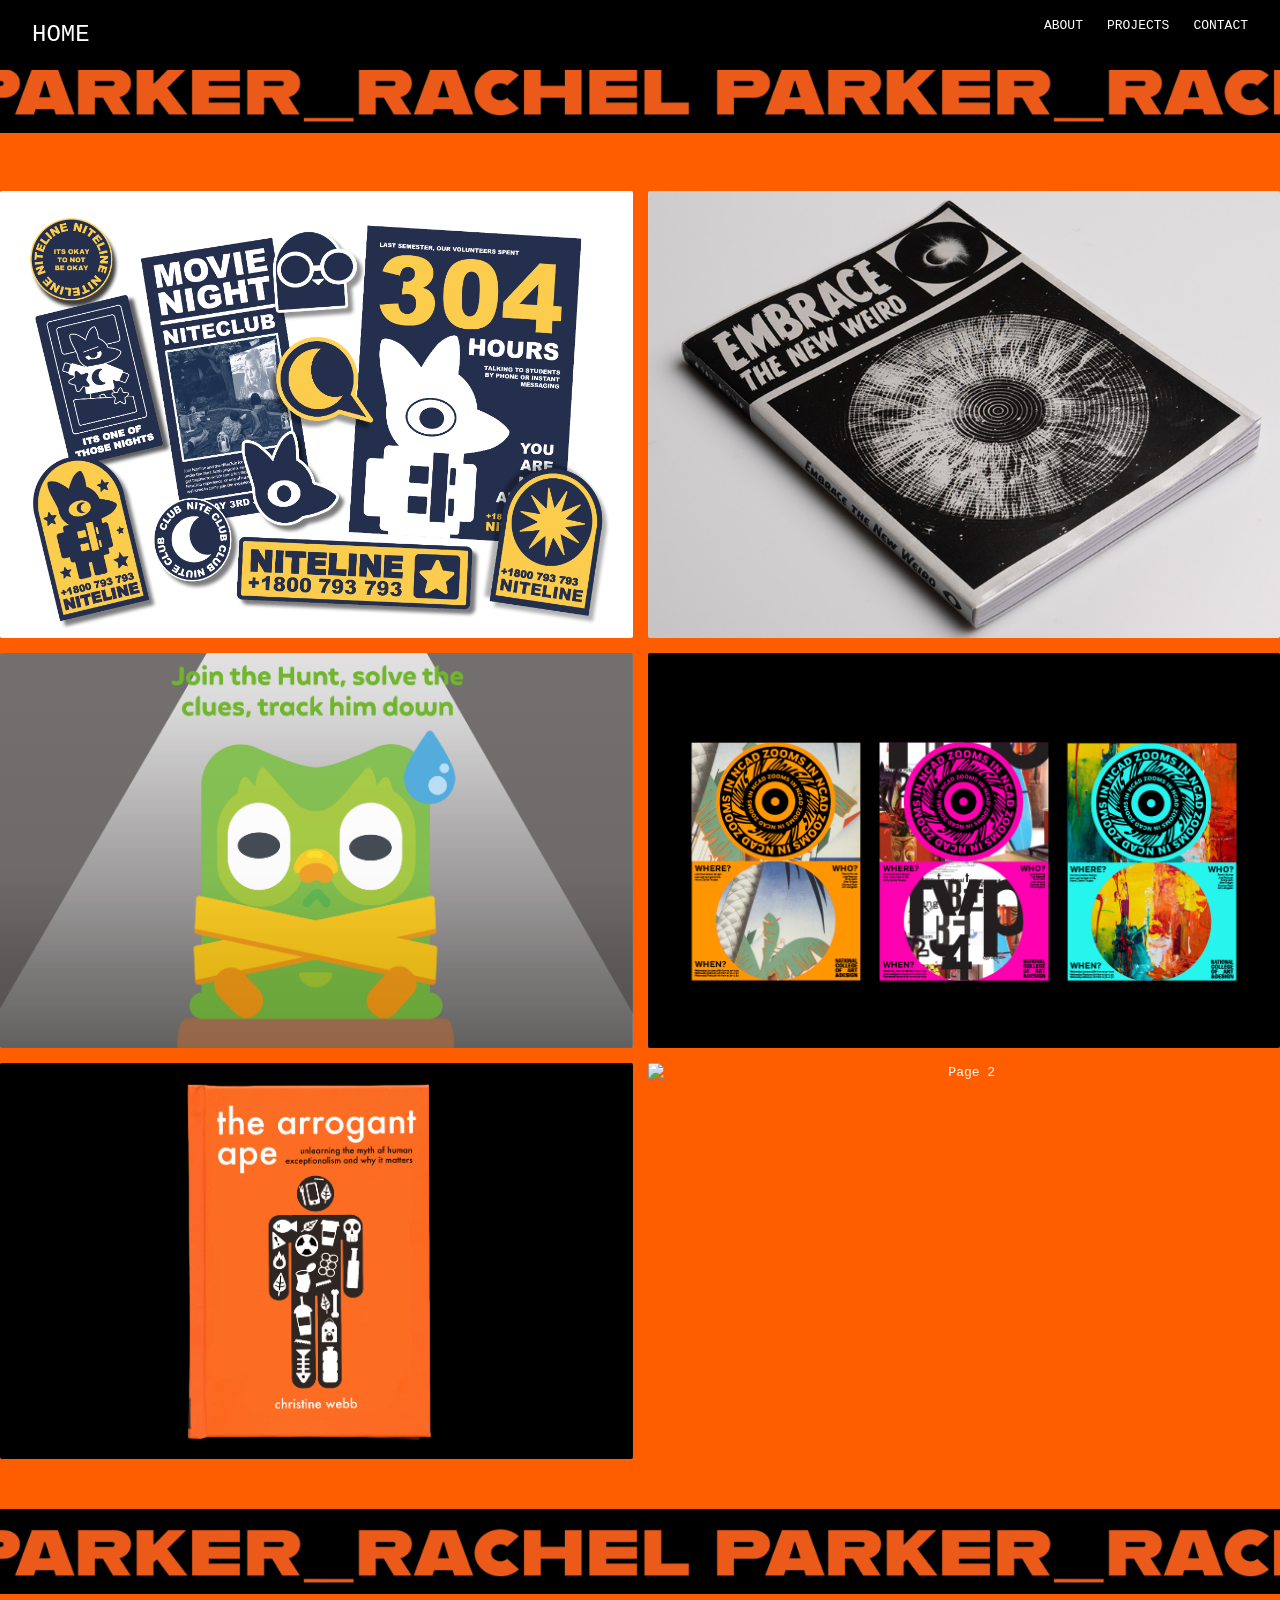
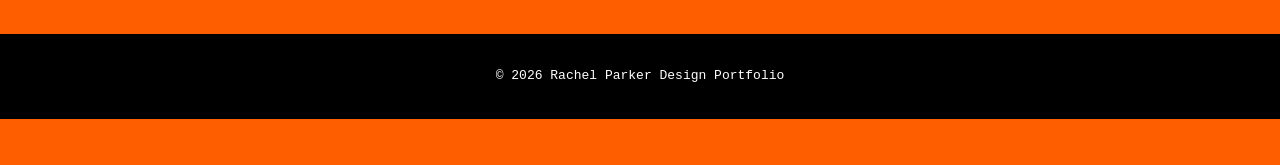
==== index.html @ 7591adec "Rename homepage.html to index.html" ====
<!DOCTYPE html>
<html lang="en">
<head>
  <meta charset="UTF-8" />
  <meta name="viewport" content="width=device-width, initial-scale=1.0"/>
  <title>My Portfolio</title>
  <link rel="stylesheet" href="style.css" />
</head>
<body>
  <header>
    <div class="container">
      <div class="logo">
      <a href="homepage.html">HOME</a>
      </div>
      <nav>
        <ul>
          <li><a href="about.html">ABOUT</a></li>
          <li><a href="projects.html">PROJECTS</a></li>
          <li><a href="contact.html">CONTACT</a></li>
        </ul>
      </nav>
    </div>
  </header>
  <section id="hero">
    <!-- <div class="banner">
      <img src="Comp 1_4.gif" class="banner" alt="banner name">
    </div> -->
    <img src="Comp 1_4.gif" class="banner" alt="banner name">


    <div class="gallery">
      
      <a href="niteline project.html">
        <img src="rachel p portfolio2 web version for site niteline.png" alt="Page 3">
      </a>

      <a href="eflux.html">
        <img src="eflux.png" alt="Page 4">
      </a>

      <a href="duolingo.html">
        <img src="dnad duo.png" alt="Page 2">
      </a>
    
      <a href="zooms.html">
        <img src="website portfolio28.png" alt="Page 1">
      </a>
    
      <a href="book covers.html">
        <img src="rachel p portfolio2 web version for site book.png" alt="Page 2">
      </a>

      <a href="pickhandle.html">
        <img src="rachel p portfolio2 web version for site3.png" alt="Page 2">
      </a>
    </div>
    
    <img src="Comp 1_4.gif" class="banner" alt="banner name">

    
  <script>
    window.addEventListener("load", () => {
      document.body.classList.add("fade-in");
    });
  </script>



<footer>
    <p>&copy; 2026 Rachel Parker Design Portfolio</p>
</footer>
</body>
</html>
---- style.css ----
* {
    margin: 0;
    padding: 0;
    box-sizing: border-box;
  }
  
  body {
    font-family: monospace;
    line-height: 1.6;
    background-color: #ff5e00;
    color: #020202;
  }

p{
    width: 40%;
}

#projects {
  h1{
    text-align: center;
    padding-bottom: 50px;
  }
  padding-top: 150px;
  h4{
  padding-bottom: 200px;
  line-height: 1.9;
  font-family: monospace;
  text-align: center;
  padding-left: 20px;
  padding-right: 20px;
  }
}

.intro p {
  width: 100%;
  text-align: center;
  margin-bottom: 2rem;
  padding-bottom: 100px;

}


  
  .container {
    width: 95%;
    height: 110%;
    max-width: 1300px;
    margin: 0 auto;
    color: #000000;

    .left {
      text-align: left !important;
    }
  }
  

  header {
    background: #000000;
    color: #fff;
    padding: 1rem 0;
    position: fixed;
    z-index: 10;
    display: flex;
    width: 100%;
  }
  
  .logo {
    float: left;
    font-size: 1.5rem;
  }
  
  nav {
    float: right;
  }
  
  nav ul {
    list-style: none;
    display: flex;
    gap: 1.5rem;
  }
  
  nav a {
    color: #fff;
    text-decoration: none;
    transition: color 0.3s;
  }
  
  nav a:hover {
    color: #ff5e00;
  }
  
  header::after {
    content: "";
    display: table;
    clear: both;
  }
  
  #hero {
    background: #ff5e00;
    color: #fff;
    /* padding: 4rem 0; */
    text-align: center;
  }
  
  #hero h2 {
    font-size: 2.5rem;
    margin-bottom: 1rem;
  }
  
  section {
    padding: 3rem 0;
  }
  
  h2 {
    margin-bottom: 1rem;
    color:#151515;
    size: 50px;
  }

footer {
    text-align: center;
    padding: 2rem 0;
    background:#000000;
    color: #fff;
    margin-top: 2rem;
    display: flex;
    justify-content: center;
  }

a{
    color: #ffffff;
    font-family: monospace;
    text-decoration: none;
    text-align: center;
}

.a{
    color: #ffffff;
    font-family: monospace;
    text-decoration: none;
}

img{
    size: 20%;
    height: 90%;
    width: 100%;
}

.img{
    size: 20%; 
}

h2{
    size: 150%;
}

.gallery {
  display: grid;
  grid-template-columns: repeat(auto-fill, minmax(500px, 1fr));
  gap: 15px;
}

.gallery img {
  width: 300px;
  height: 200px;
  object-fit: cover;
  border-radius: 2px;
  cursor: pointer;
  transition: transform 0.3s ease;
}

.gallery img:hover {
  transform: scale(1.05);
}

.gallery {
  display: grid;
  grid-template-columns: repeat(2, 1fr);
  gap: 15px;
  max-width: 1400px;
  max-height: 1400px;
  margin: 50px auto;
}

.gallery a {
  position: relative;
  overflow: hidden;
}

.gallery img {
  width: 100%;
  height: 100%;
  object-fit: cover;
  transition: transform 0.3s ease;
  display: block;
}

.gallery a:hover img {
  transform: scale(1.08);
}

.navbar {
  position: fixed;
  top: 0;
  width: 100%;
}

.small {
  width: 30%;
  height: 30%;
  float: right;
}
.content {
  display: flex;
  align-items: flex-start; 
  flex-flow: column;
  gap: 16px;

}

.content img {
  width: 100%; 
  height: auto;
}

.banner{
  width: 100%; 
  height: auto;
}

.flex{
  display: flex;
  position: relative;
  font-family: monospace;
  color: #000000;
  font-size: medium;
  width: 90%;
  height: 70%;
  overflow: hidden;
 }

.medium{
  width: 90%;
  height: 30%;
}

.contact{
  color: #000000;
  padding-right: 30%;
  }


body {
  opacity: 0;
  transition: opacity 1.0s ease-in-out;
}

body.fade-in {
  opacity: 1;
}

.p2{
  width: 70%;
  text-align: center;
  width: 100%;
  align-items: center; 
  display: flex;
  justify-content: center;
}

.square {
  width: 100px;
  height: 100px;
  background-color: #ff5e00;
}

.square2{
  width: 100px;
  height: 100px;
}

nav ul {
  list-style: none;
  display: flex;
  gap: 1.5rem;
}

li {
  list-style: none;
}
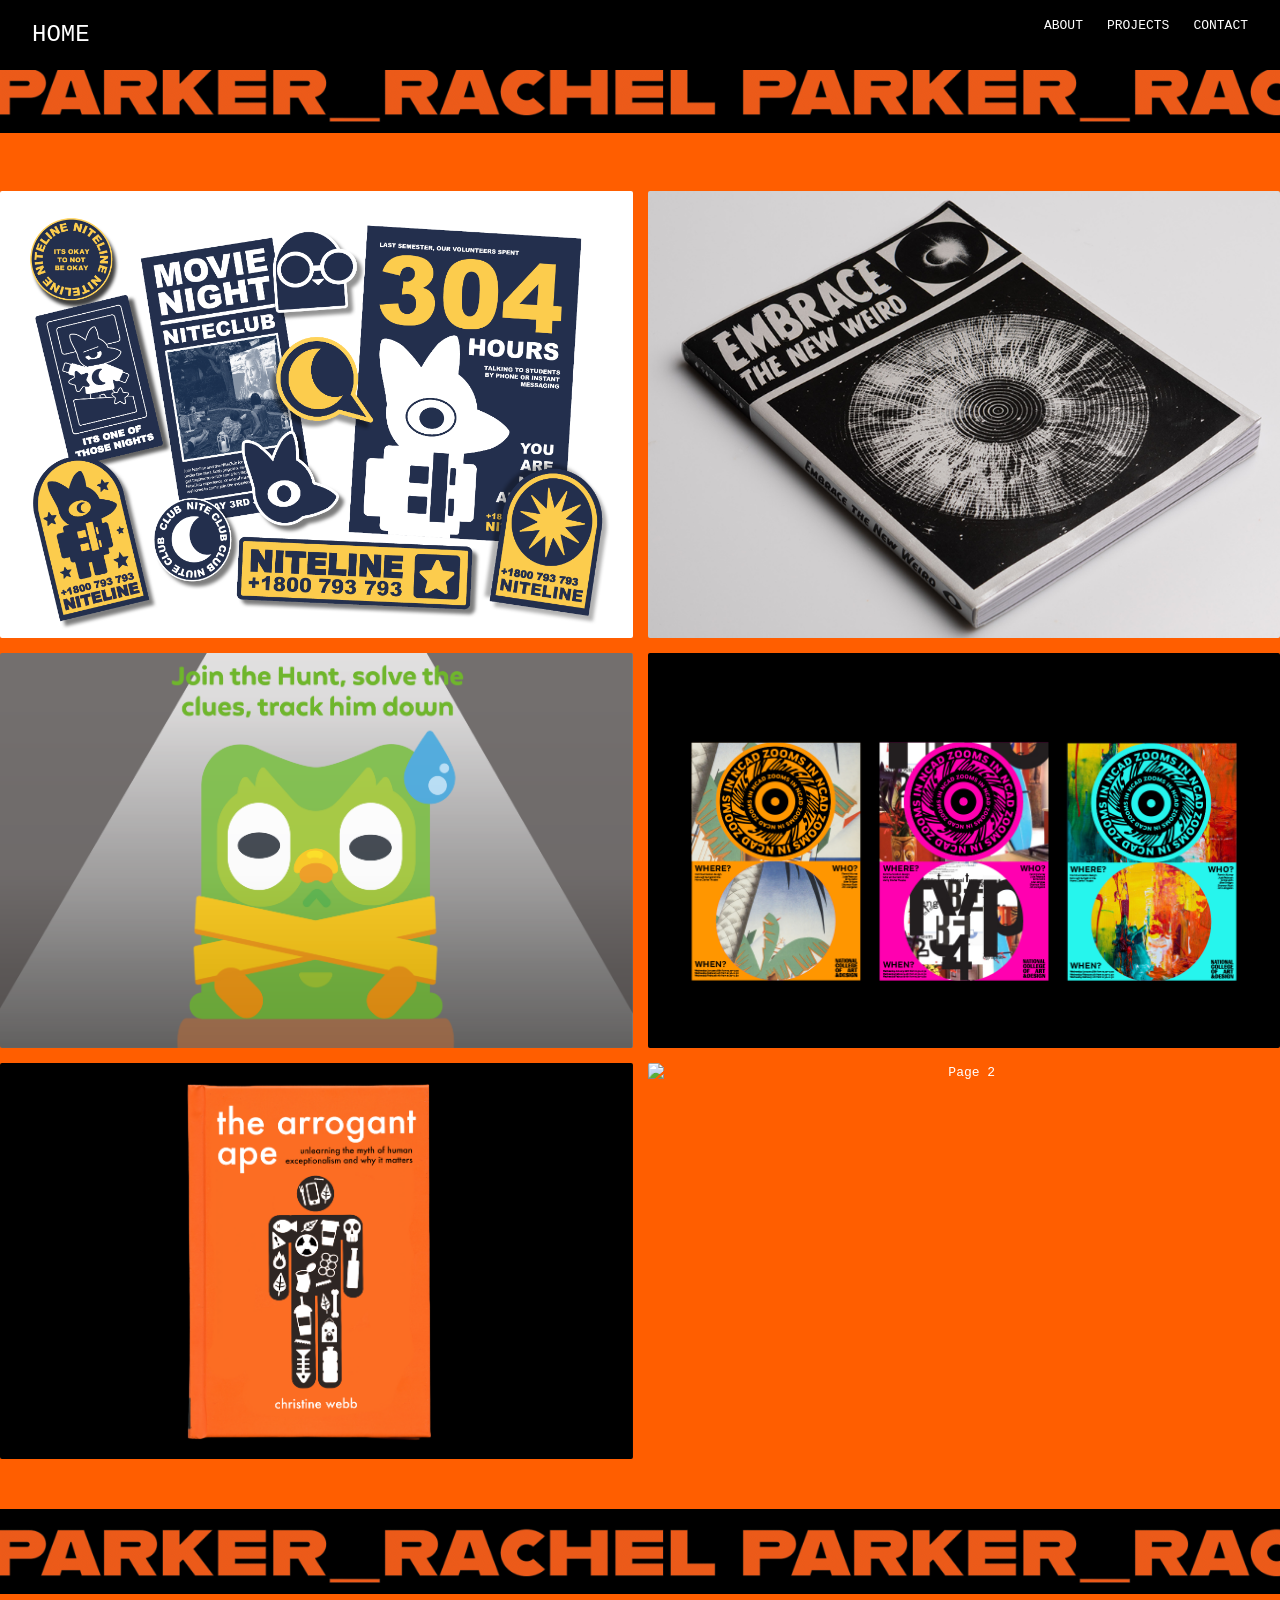
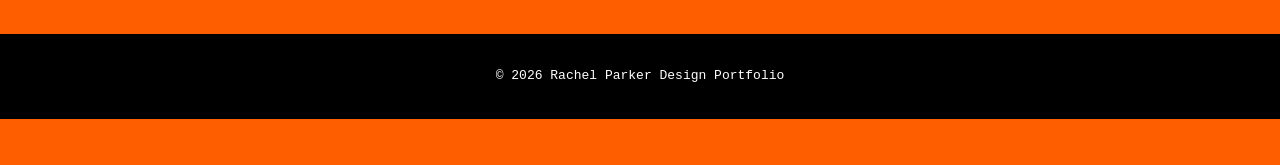
==== commit ce4b1e62: "Update index.html" ====
--- a/index.html
+++ b/index.html
@@ -10,7 +10,7 @@
   <header>
     <div class="container">
       <div class="logo">
-      <a href="homepage.html">HOME</a>
+      <a href="index.html">HOME</a>
       </div>
       <nav>
         <ul>
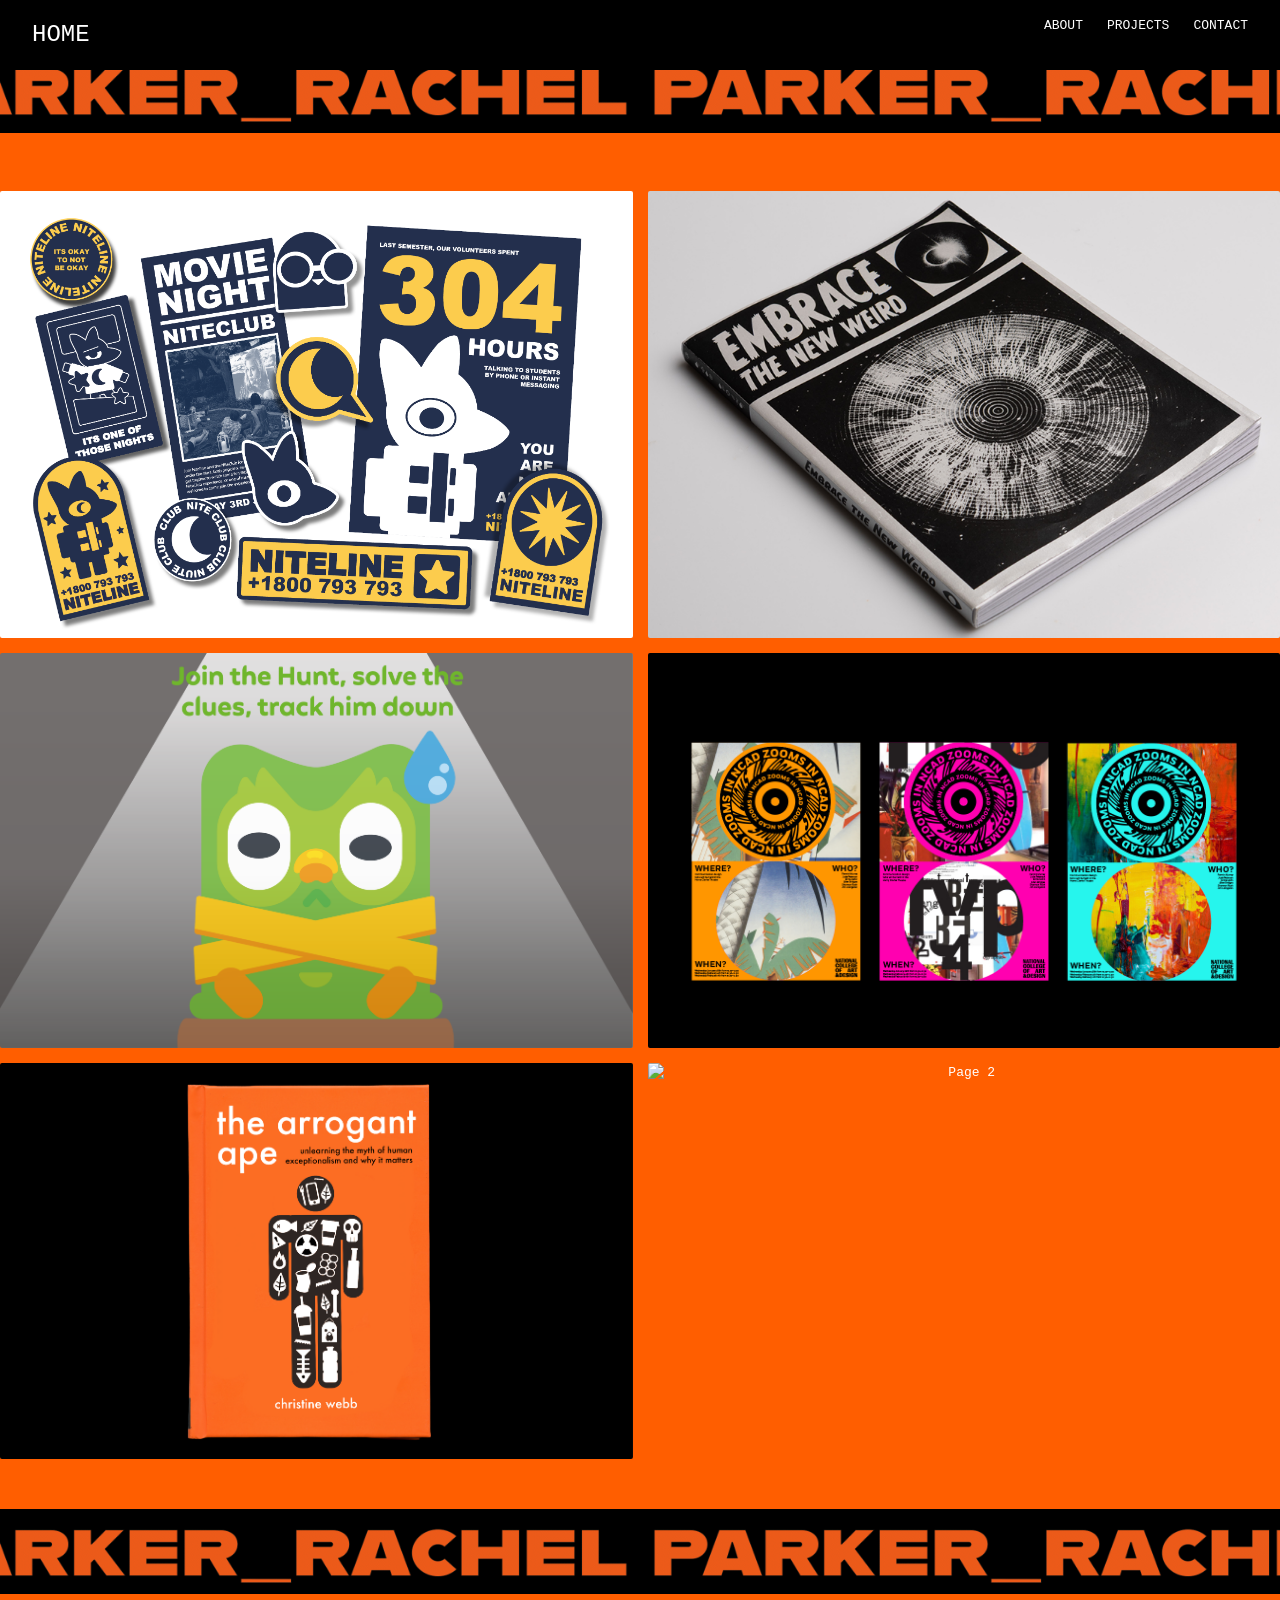
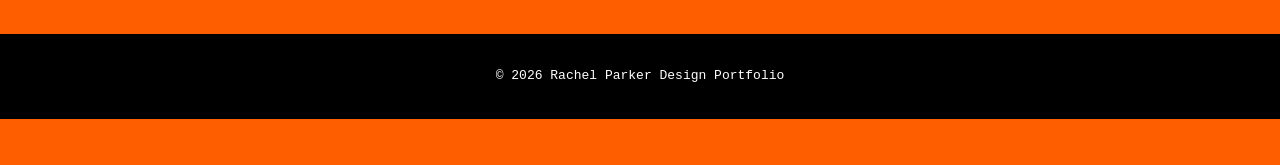
==== commit ea4db4e2: "Update index.html" ====
--- a/index.html
+++ b/index.html
@@ -3,7 +3,7 @@
 <head>
   <meta charset="UTF-8" />
   <meta name="viewport" content="width=device-width, initial-scale=1.0"/>
-  <title>My Portfolio</title>
+  <title>rachelparkerdesign</title>
   <link rel="stylesheet" href="style.css" />
 </head>
 <body>
